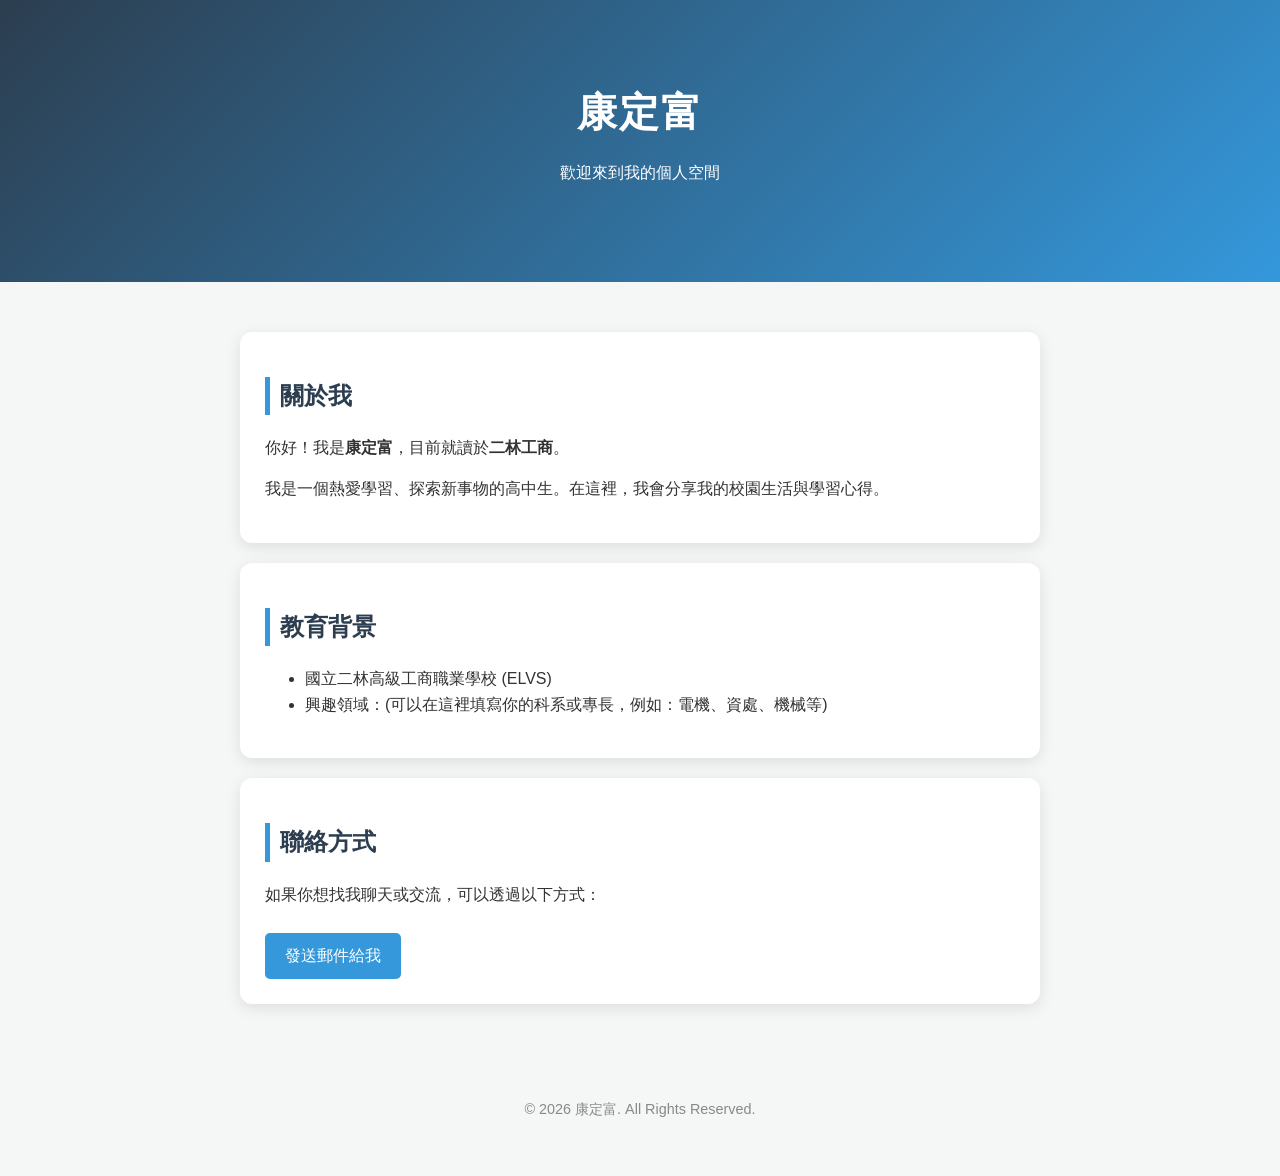
==== index.html @ 74b9d8c8 "Initial commit" ====
<!DOCTYPE html>
<html lang="zh-TW">
<head>
    <meta charset="UTF-8">
    <meta name="viewport" content="width=device-width, initial-scale=1.0">
    <title>康定富的個人主頁</title>
    <link rel="stylesheet" href="style.css">
</head>
<body>

    <header>
        <div class="container">
            <h1>康定富</h1>
            <p>歡迎來到我的個人空間</p>
        </div>
    </header>

    <main class="container">
        <section class="card">
            <h2>關於我</h2>
            <p>你好！我是<strong>康定富</strong>，目前就讀於<strong>二林工商</strong>。</p>
            <p>我是一個熱愛學習、探索新事物的高中生。在這裡，我會分享我的校園生活與學習心得。</p>
        </section>

        <section class="card">
            <h2>教育背景</h2>
            <ul>
                <li>國立二林高級工商職業學校 (ELVS)</li>
                <li>興趣領域：(可以在這裡填寫你的科系或專長，例如：電機、資處、機械等)</li>
            </ul>
        </section>

        <section class="card">
            <h2>聯絡方式</h2>
            <p>如果你想找我聊天或交流，可以透過以下方式：</p>
            <a href="mailto:your-email@example.com" class="btn">發送郵件給我</a>
        </section>
    </main>

    <footer>
        <p>&copy; 2026 康定富. All Rights Reserved.</p>
    </footer>

</body>
</html>
---- style.css ----
/* 基本設定 */
body {
    font-family: "Microsoft JhengHei", sans-serif;
    line-height: 1.6;
    margin: 0;
    padding: 0;
    background-color: #f4f7f6;
    color: #333;
}

.container {
    width: 80%;
    max-width: 800px;
    margin: 0 auto;
    padding: 20px;
}

/* 頁首設計 */
header {
    background: linear-gradient(135deg, #2c3e50, #3498db);
    color: white;
    text-align: center;
    padding: 60px 0;
    margin-bottom: 30px;
}

header h1 {
    margin: 0;
    font-size: 2.5rem;
    letter-spacing: 2px;
}

/* 卡片式佈局 */
.card {
    background: white;
    padding: 25px;
    margin-bottom: 20px;
    border-radius: 12px;
    box-shadow: 0 4px 15px rgba(0,0,0,0.1);
    transition: transform 0.3s ease;
}

.card:hover {
    transform: translateY(-5px);
}

h2 {
    color: #2c3e50;
    border-left: 5px solid #3498db;
    padding-left: 10px;
}

/* 按鈕樣式 */
.btn {
    display: inline-block;
    background: #3498db;
    color: white;
    padding: 10px 20px;
    text-decoration: none;
    border-radius: 5px;
    margin-top: 10px;
}

.btn:hover {
    background: #2980b9;
}

/* 頁尾 */
footer {
    text-align: center;
    padding: 40px 0;
    color: #888;
    font-size: 0.9rem;
}
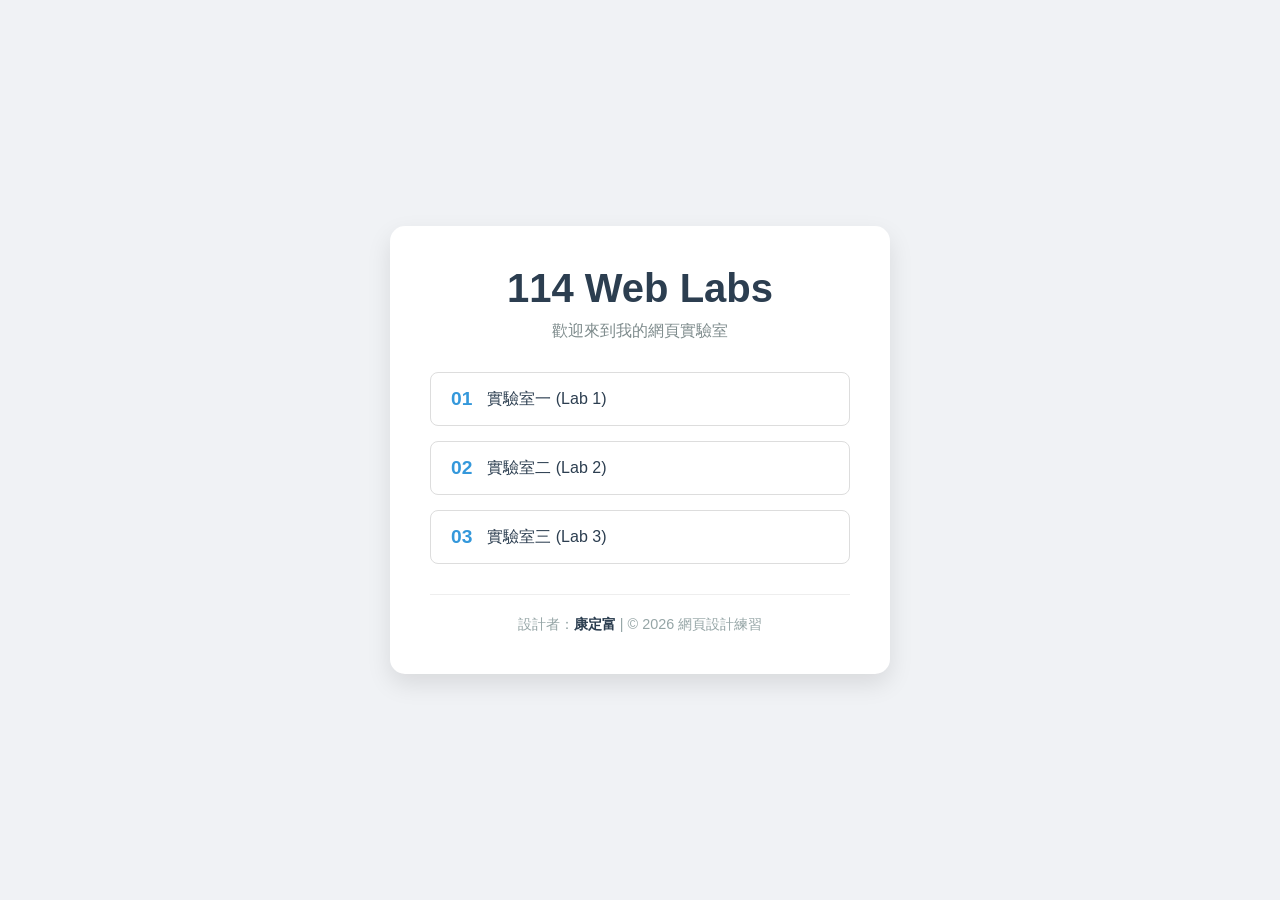
==== commit 6687e31f: "254106" ====
--- a/index.html
+++ b/index.html
@@ -3,43 +3,36 @@
 <head>
     <meta charset="UTF-8">
     <meta name="viewport" content="width=device-width, initial-scale=1.0">
-    <title>康定富的個人主頁</title>
+    <title>114 Web Labs - 康定富</title>
     <link rel="stylesheet" href="style.css">
 </head>
 <body>
 
-    <header>
-        <div class="container">
-            <h1>康定富</h1>
-            <p>歡迎來到我的個人空間</p>
-        </div>
-    </header>
+    <div class="container">
+        <header>
+            <h1>114 Web Labs</h1>
+            <p>歡迎來到我的網頁實驗室</p>
+        </header>
 
-    <main class="container">
-        <section class="card">
-            <h2>關於我</h2>
-            <p>你好！我是<strong>康定富</strong>，目前就讀於<strong>二林工商</strong>。</p>
-            <p>我是一個熱愛學習、探索新事物的高中生。在這裡，我會分享我的校園生活與學習心得。</p>
-        </section>
+        <nav class="lab-list">
+            <a href="lab1/index.html" class="lab-item">
+                <span class="lab-number">01</span>
+                <span class="lab-name">實驗室一 (Lab 1)</span>
+            </a>
+            <a href="lab2/index.html" class="lab-item">
+                <span class="lab-number">02</span>
+                <span class="lab-name">實驗室二 (Lab 2)</span>
+            </a>
+            <a href="lab3/index.html" class="lab-item">
+                <span class="lab-number">03</span>
+                <span class="lab-name">實驗室三 (Lab 3)</span>
+            </a>
+        </nav>
 
-        <section class="card">
-            <h2>教育背景</h2>
-            <ul>
-                <li>國立二林高級工商職業學校 (ELVS)</li>
-                <li>興趣領域：(可以在這裡填寫你的科系或專長，例如：電機、資處、機械等)</li>
-            </ul>
-        </section>
-
-        <section class="card">
-            <h2>聯絡方式</h2>
-            <p>如果你想找我聊天或交流，可以透過以下方式：</p>
-            <a href="mailto:your-email@example.com" class="btn">發送郵件給我</a>
-        </section>
-    </main>
-
-    <footer>
-        <p>&copy; 2026 康定富. All Rights Reserved.</p>
-    </footer>
+        <footer>
+            <p>設計者：<strong>康定富</strong> | &copy; 2026 網頁設計練習</p>
+        </footer>
+    </div>
 
 </body>
 </html>
--- a/style.css
+++ b/style.css
@@ -1,74 +1,90 @@
-/* 基本設定 */
-body {
-    font-family: "Microsoft JhengHei", sans-serif;
-    line-height: 1.6;
+/* 基本重設 */
+* {
     margin: 0;
     padding: 0;
-    background-color: #f4f7f6;
+    box-sizing: border-box;
+    font-family: "Microsoft JhengHei", sans-serif;
+}
+
+body {
+    background-color: #f0f2f5;
+    display: flex;
+    justify-content: center;
+    align-items: center;
+    min-height: 100vh;
     color: #333;
 }
 
 .container {
-    width: 80%;
-    max-width: 800px;
-    margin: 0 auto;
-    padding: 20px;
+    background: white;
+    padding: 40px;
+    border-radius: 15px;
+    box-shadow: 0 10px 25px rgba(0,0,0,0.1);
+    text-align: center;
+    width: 90%;
+    max-width: 500px;
 }
 
-/* 頁首設計 */
-header {
-    background: linear-gradient(135deg, #2c3e50, #3498db);
-    color: white;
-    text-align: center;
-    padding: 60px 0;
+header h1 {
+    color: #2c3e50;
+    font-size: 2.5rem;
+    margin-bottom: 10px;
+}
+
+header p {
+    color: #7f8c8d;
     margin-bottom: 30px;
 }
 
-header h1 {
-    margin: 0;
-    font-size: 2.5rem;
-    letter-spacing: 2px;
+/* 連結清單 */
+.lab-list {
+    display: flex;
+    flex-direction: column;
+    gap: 15px;
+    margin-bottom: 30px;
 }
 
-/* 卡片式佈局 */
-.card {
-    background: white;
-    padding: 25px;
-    margin-bottom: 20px;
-    border-radius: 12px;
-    box-shadow: 0 4px 15px rgba(0,0,0,0.1);
-    transition: transform 0.3s ease;
+.lab-item {
+    text-decoration: none;
+    background-color: #ffffff;
+    border: 1px solid #ddd;
+    padding: 15px 20px;
+    border-radius: 8px;
+    display: flex;
+    align-items: center;
+    transition: all 0.3s ease;
 }
 
-.card:hover {
-    transform: translateY(-5px);
+.lab-item:hover {
+    background-color: #3498db;
+    border-color: #3498db;
+    transform: translateX(5px);
 }
 
-h2 {
-    color: #2c3e50;
-    border-left: 5px solid #3498db;
-    padding-left: 10px;
+.lab-item:hover span {
+    color: white;
 }
 
-/* 按鈕樣式 */
-.btn {
-    display: inline-block;
-    background: #3498db;
-    color: white;
-    padding: 10px 20px;
-    text-decoration: none;
-    border-radius: 5px;
-    margin-top: 10px;
+.lab-number {
+    font-weight: bold;
+    color: #3498db;
+    margin-right: 15px;
+    font-size: 1.2rem;
 }
 
-.btn:hover {
-    background: #2980b9;
+.lab-name {
+    color: #2c3e50;
+    font-weight: 500;
 }
 
 /* 頁尾 */
 footer {
-    text-align: center;
-    padding: 40px 0;
-    color: #888;
+    border-top: 1px solid #eee;
+    padding-top: 20px;
     font-size: 0.9rem;
+    color: #95a5a6;
+}
+
+footer strong {
+    color: #2c3e50;
 }
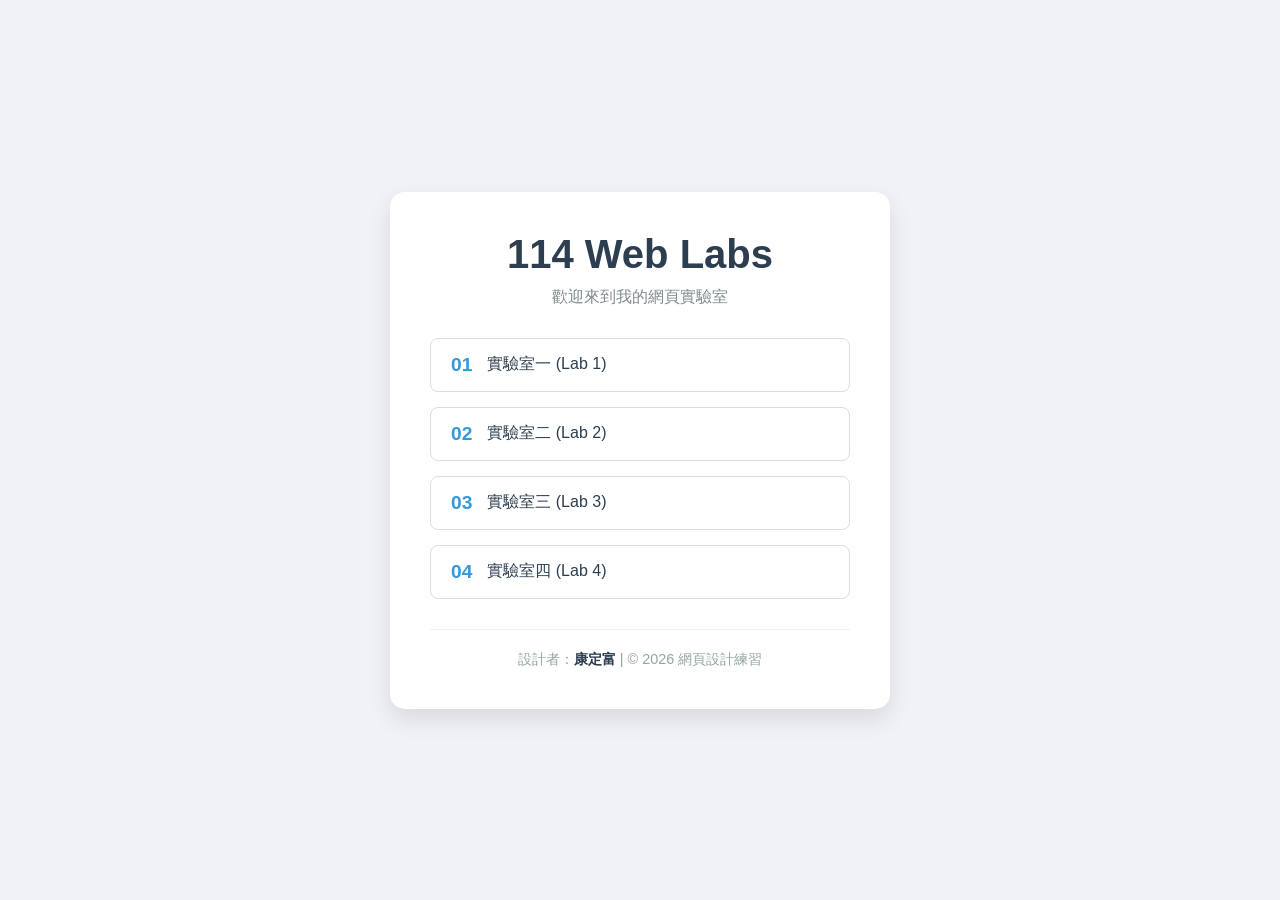
==== commit 8fe821eb: "lab4" ====
--- a/index.html
+++ b/index.html
@@ -27,6 +27,10 @@
                 <span class="lab-number">03</span>
                 <span class="lab-name">實驗室三 (Lab 3)</span>
             </a>
+            <a href="lab4/index.html" class="lab-item">
+                <span class="lab-number">04</span>
+                <span class="lab-name">實驗室四 (Lab 4)</span>
+            </a>
         </nav>
 
         <footer>
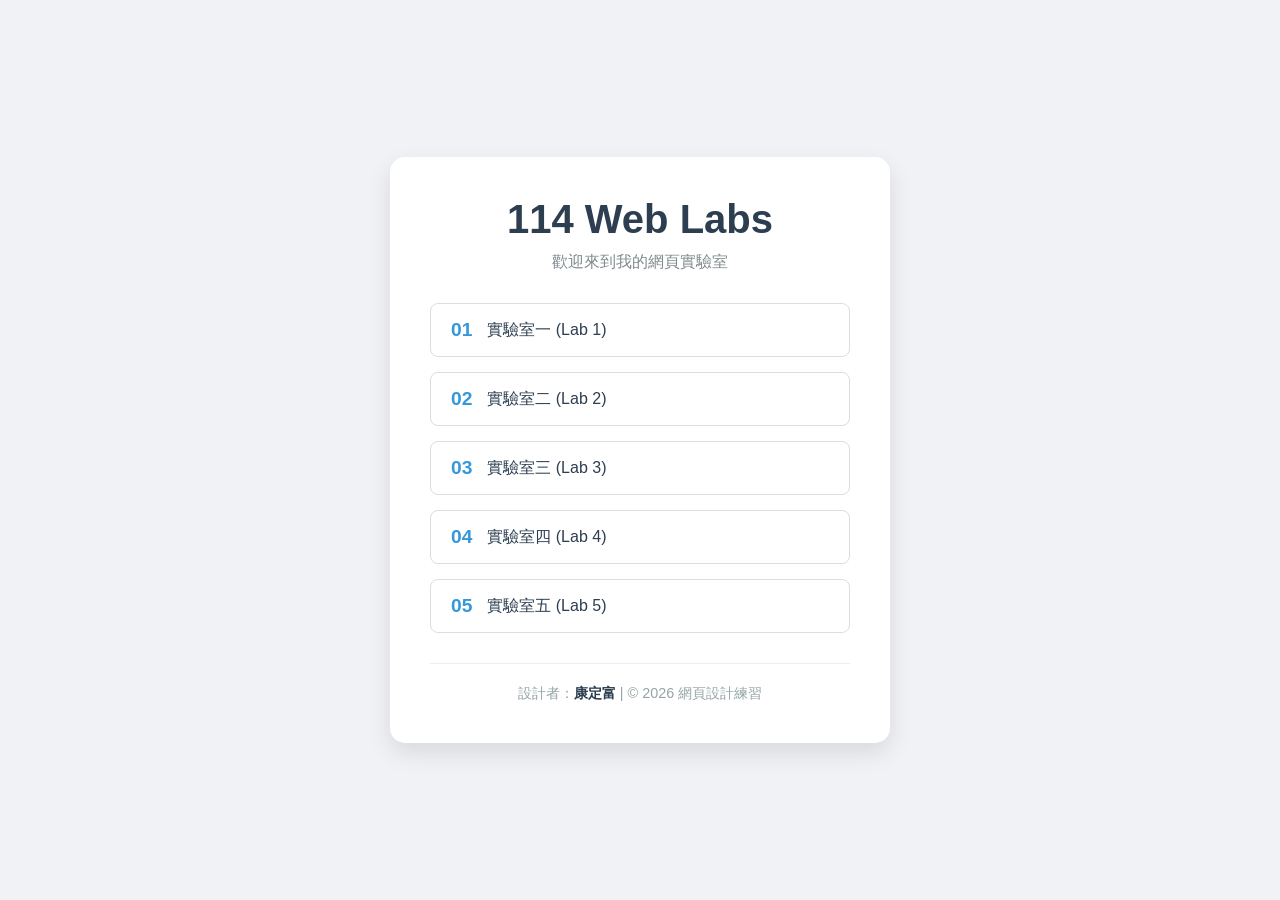
==== commit 3c3f8f57: "lab5" ====
--- a/index.html
+++ b/index.html
@@ -31,6 +31,10 @@
                 <span class="lab-number">04</span>
                 <span class="lab-name">實驗室四 (Lab 4)</span>
             </a>
+            <a href="lab5/index.html" class="lab-item">
+                <span class="lab-number">05</span>
+                <span class="lab-name">實驗室五 (Lab 5)</span>
+            </a>
         </nav>
 
         <footer>
